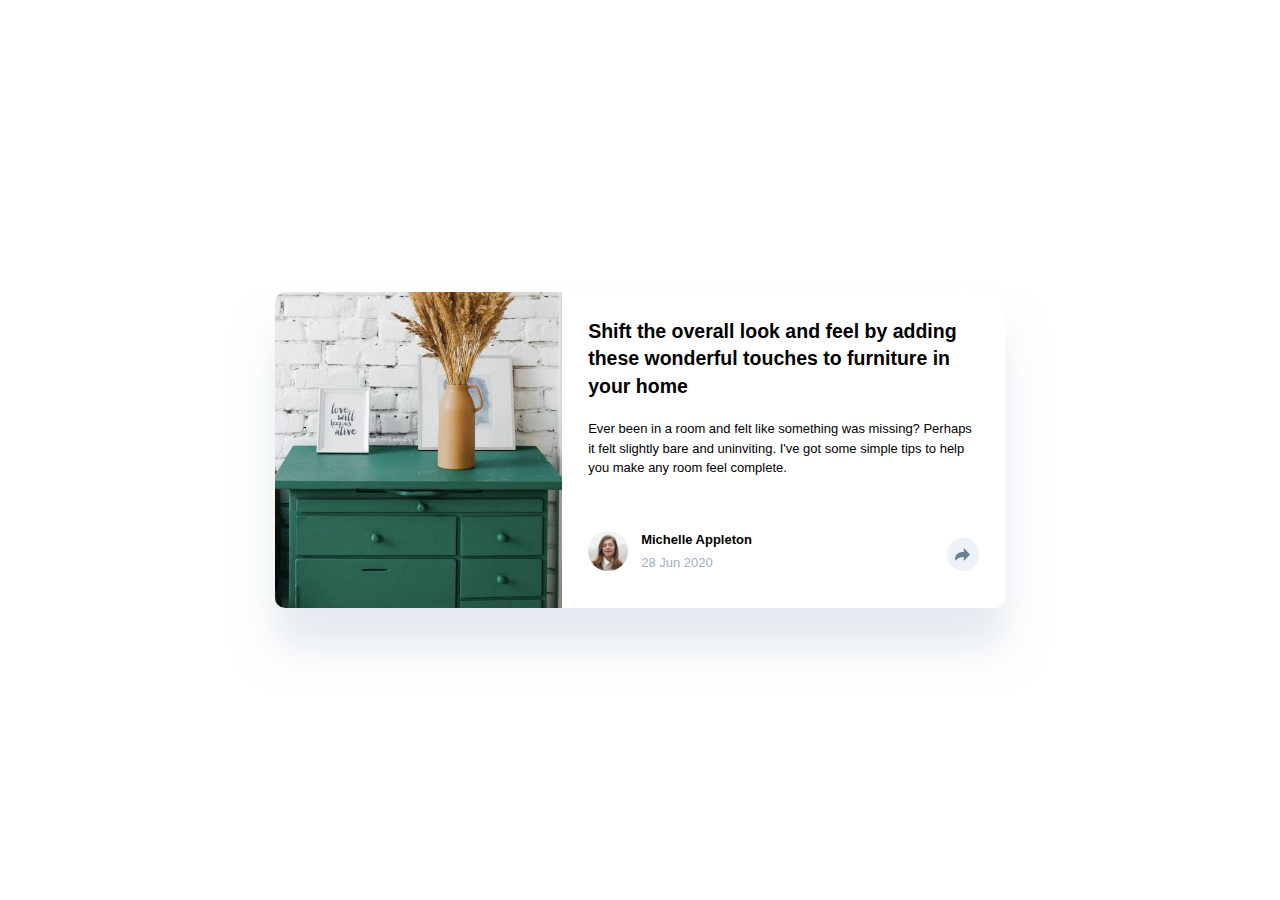
==== article-preview-component/index.html @ 2fd5b584 "uploaded finished website" ====
<!DOCTYPE html>
<html lang="en">
<head>
  <meta charset="UTF-8">
  <meta name="viewport" content="width=device-width, initial-scale=1.0"> <!-- displays site properly based on user's device -->
  <title>Frontend Mentor | Article preview component</title>
  <link rel="icon" type="image/png" sizes="32x32" href="./images/favicon-32x32.png">
  <!-- Google Fonts -->
  <link href="https://fonts.googleapis.com/css2?family=Kumbh+Sans:wght@200;300;400;500;600&display=swap">
  <!-- Font Awesome -->
  <link rel="stylesheet" href="https://use.fontawesome.com/releases/v5.15.1/css/all.css" integrity="sha384-vp86vTRFVJgpjF9jiIGPEEqYqlDwgyBgEF109VFjmqGmIY/Y4HV4d3Gp2irVfcrp" crossorigin="anonymous">
  <!-- Custom Styles -->
  <link rel="stylesheet" href="css/styles.css">
</head>
<body>

    <main>
        <div class="card">
            
            <div class="card-img">
                <img src="images/drawers.jpg" alt="chest of drawers with objects on top">
            </div><!-- /.card-img -->

            <div class="card-body">
                <div class="card-content">
                    <h1 class="card-title">Shift the overall look and feel by adding these wonderful touches to furniture in your home</h1>
                    <p class="card-body">Ever been in a room and felt like something was missing? Perhaps 
                    it felt slightly bare and uninviting. I've got some simple tips to help you make any room feel complete.</p>
                </div><!-- /.card-content -->
        
                <div class="card-footer">            

                    <div class="author">
                        <img class="author-img" src="images/avatar-michelle.jpg" alt="Michelle Appleton">         
                        <div class="author-info">
                            <h2 class="author-name">Michelle Appleton</h2>
                            <p class="article-date">28 Jun 2020</p>
                        </div><!-- /.author-info -->
                    </div><!-- /.author -->

        
                    <div class="share-img">
                        <img src="./images/icon-share.svg" alt="" />
                    </div><!-- /.share-img -->


                    <div class="share share-mobile" id="share-bar-mobile">
                        <span>Share</span>
                        <ul class="social">
                        <li><a class="social-link" href="https://www.facebook.com/" aria-label="Facebook" target="_blank"><i class="fab fa-facebook-square"></i></a></li>
                        <li><a class="social-link" href="https://twitter.com/" aria-label="Twitter" target="_blank"><i class="fab fa-twitter"></i></a></li>
                        <li><a class="social-link" href="https://www.pinterest.com/" aria-label="Pinterest" target="_blank"><i class="fab fa-pinterest"></i></a></li>
                        </ul>
                    </div><!-- /.share share-mobile -->

                    <div class="share share-desktop" id="share-bar-desktop">
                        <span>Share</span>
                        <ul class="social">
                        <li><a class="social-link" href="https://www.facebook.com/" aria-label="Facebook" target="_blank"><i class="fab fa-facebook-square"></i></a></li>
                        <li><a class="social-link" href="https://twitter.com/" aria-label="Twitter" target="_blank"><i class="fab fa-twitter"></i></a></li>
                        <li><a class="social-link" href="https://www.pinterest.com/" aria-label="Pinterest" target="_blank"><i class="fab fa-pinterest"></i></a></li>
                        </ul>
                        <span class="triangle"></span>
                    </div><!-- /.share share-desktop -->
                </div><!-- /.card-footer -->
            </div><!-- /.card-body -->
        </div><!-- /.card -->
    </main>

    <script src="js/script.js"></script>
</body>
</html>
---- article-preview-component/css/styles.css ----
:root {
    --dark-gray-blue: hsl(217, 19%, 35%);
    --dark-blue: hsl(214, 17%, 51%);
    --gray-blue: hsl(212, 23%, 69%);
    --light-gray-blue: hsl(210, 46%, 95%);
    --hover-color: hsl(162,82%,60%);
    --shadow-color: hsla(210, 29%, 84%, .5)



}

*, 
*::before,
*::after {
    box-sizing: border-box;
    margin: 0;
    padding: 0;
}

/*********** General Styles ***************/
body {
    display: grid;
    align-items: center;
    justify-content: center;
    height: 100vh;
    font-family: 'Manrope', sans-serif;
    font-size: .8125rem;
}

ul {
    list-style: none;
}

a:hover,
a:focus {
    color: var(--hover-color);
}

/*********** General Card Styles ***************/
.card {
    display: flex;
    flex-direction: column;
    border-radius: 10px;
    box-shadow: 0 40px 40px -1px var(--shadow-color);
    margin: 0 auto;
    max-width: 327px;
    width: 100%;
}

.card-img img {
    border-radius: 10px 10px 0 0;
    display: block;
    width: 100%;
}

.card-content {
    padding: 2.5em 2em;
}

.card-title {
    font-size: 1rem;
    line-height: 1.5;
    margin-bottom: .75em;
}

.card-body {
    line-height: 1.54;
    
}

.card-footer {
    display: flex;
    align-items: center;
    padding: 0 2em 1.25em;
    position: relative;
}

/*********** Author Styles ***************/
.author {
    display: flex;
    align-items: center;
    justify-content: center;
    margin-top: .5em;
}

.author-info {
    display: flex;
    flex-direction: column;
    gap: .25em;
}

.author-img {
    border-radius: 50%;
    height: auto;
    margin-right: 1em;
    width: 40px;
}

.author-name {
    font-size: 1em;
    font-weight: 700;
}

.article-date {
    color: var(--gray-blue);
    font-weight: 200;
}

/*********** Share Bar Styles ***************/
.share-img {
    display: flex;
    justify-content: center;
    align-items: center;
    background-color: var(--light-gray-blue);
    border-radius: 50%;
    cursor: pointer;
    height: 2.5em;
    line-height: 2.2em;
    margin-left: auto;
    margin-top: 1em;
    width: 2.5em;
    z-index: 2;
}

.share-mobile {
    position: absolute;
    left: 0;
    bottom: 0;
    display: flex;
    align-items: center;
    gap: 1em;
    background-color: var(--dark-gray-blue);
    border-radius: 0 0 10px 10px;
    color: var(--gray-blue);
    padding: 1.5em 2em;
    text-transform: uppercase;
    width: 100%;
}

/*********** Share Bar Display Styles ***************/
.share-mobile {
    display: none;
}

.share-desktop {
    display: none;
}

.desktop-active {
    display: none;
}

.mobile-active {
    display: flex;
}

/*********** Share Bar Social Styles ***************/
.share span {
    letter-spacing: 5px;
}

.share .active {
    display: block;
}

.social {
    display: flex;
    font-size: 1.4rem;
    gap: 1em;
}

.social-link {
    color: var(--light-gray-blue);
}


/*********** Media Queries ***************/
@media (min-width: 800px) {
    /**** General Card Styles ****/ 
    .card {
        flex-direction: row;
        max-width: 730px;
    } 

    .card-img img {
        border-radius: 10px 0 0 10px;
        height: 100%;
        object-fit: cover;
    }

    .card-content {
        padding: 2em;
    }

    .card-title {
        font-size: 1.5em;
        line-height: 1.4;
        margin-bottom: 1em;
    }

    .card-body {
        line-height: 1.5;
        margin-bottom: 1.5em;
    }

    .card-footer {
        margin-top: auto;
        overflow: initial;
    }

    .author-info {
        margin-right: 13em;
    }
    
    /**** Share Bar Display Styles ****/ 
    .share-mobile {
        display: none;
    }

    .share-desktop {
        display: none;
    }

    .desktop-active {
        display: flex;
    }

    .mobile-active {
        display: none;
    }
    

    /**** Desktop Share Bar Styles ****/ 
    .share-desktop {
        position: absolute;
        left: 278px;
        top: -88px;
        align-items: center;
        gap: 1em;
        background-color: var(--dark-gray-blue);
        border-radius: 10px;
        color: var(--gray-blue);
        padding: 1.5em 2em;
        text-transform: uppercase;
        width: 250px;
    }

    .triangle {
        border: 15px solid transparent;
        border-top-color: var(--dark-gray-blue);
        height: 20px;
        width: 20px;
        transform: translateY(50px);
        margin-left: -10em;
    }
}
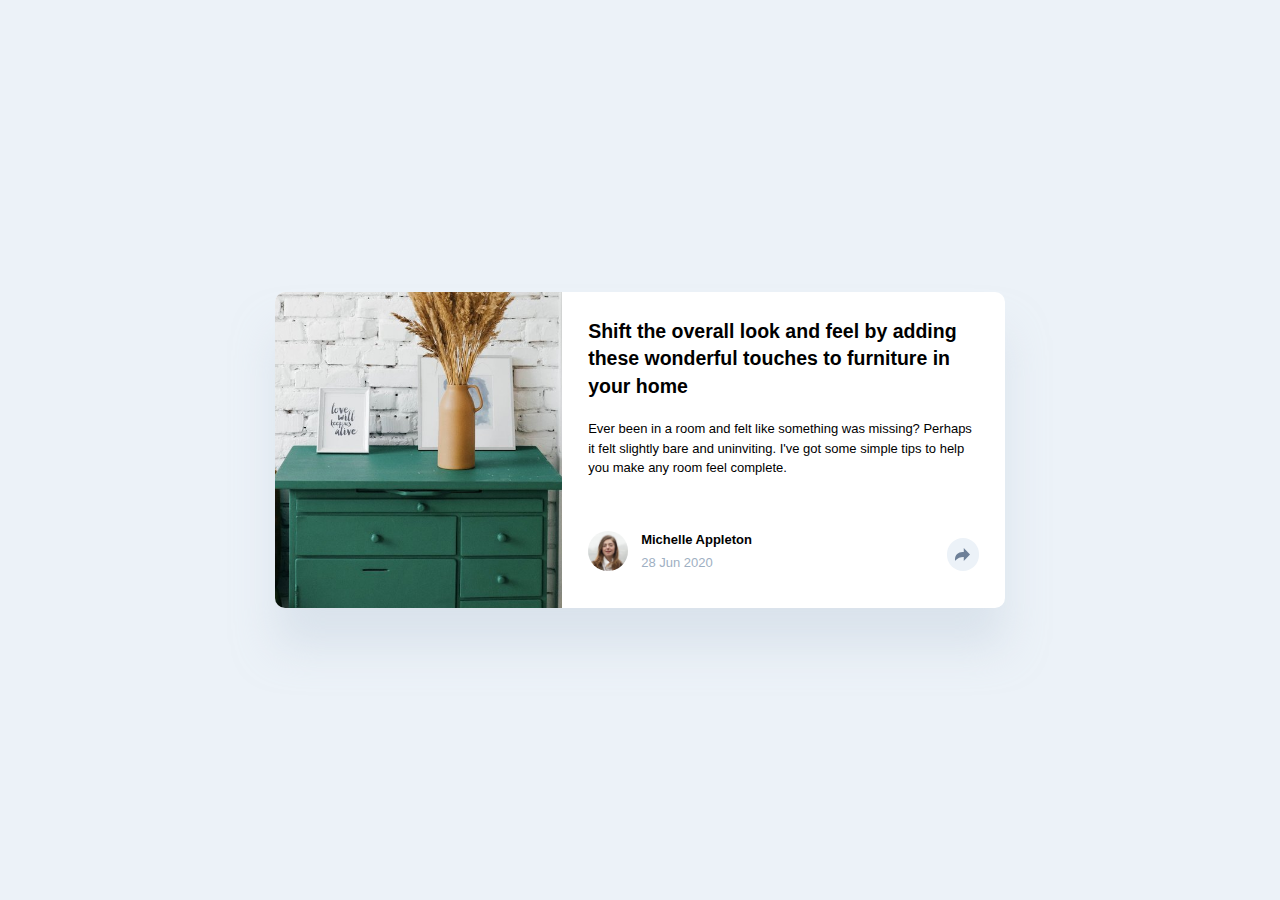
==== commit f1903593: "fixed Google Font link and added background color" ====
--- a/article-preview-component/index.html
+++ b/article-preview-component/index.html
@@ -6,7 +6,7 @@
   <title>Frontend Mentor | Article preview component</title>
   <link rel="icon" type="image/png" sizes="32x32" href="./images/favicon-32x32.png">
   <!-- Google Fonts -->
-  <link href="https://fonts.googleapis.com/css2?family=Kumbh+Sans:wght@200;300;400;500;600&display=swap">
+  <link href="https://fonts.googleapis.com/css2?family=Kumbh+Sans:wght@200;300;400;500;600&display=swap" rel="stylesheet">
   <!-- Font Awesome -->
   <link rel="stylesheet" href="https://use.fontawesome.com/releases/v5.15.1/css/all.css" integrity="sha384-vp86vTRFVJgpjF9jiIGPEEqYqlDwgyBgEF109VFjmqGmIY/Y4HV4d3Gp2irVfcrp" crossorigin="anonymous">
   <!-- Custom Styles -->
--- a/article-preview-component/css/styles.css
+++ b/article-preview-component/css/styles.css
@@ -26,6 +26,7 @@
     align-items: center;
     justify-content: center;
     height: 100vh;
+    background-color: var(--light-gray-blue);
     font-family: 'Manrope', sans-serif;
     font-size: .8125rem;
 }
@@ -44,6 +45,7 @@
     display: flex;
     flex-direction: column;
     border-radius: 10px;
+    background-color: #fff;
     box-shadow: 0 40px 40px -1px var(--shadow-color);
     margin: 0 auto;
     max-width: 327px;
